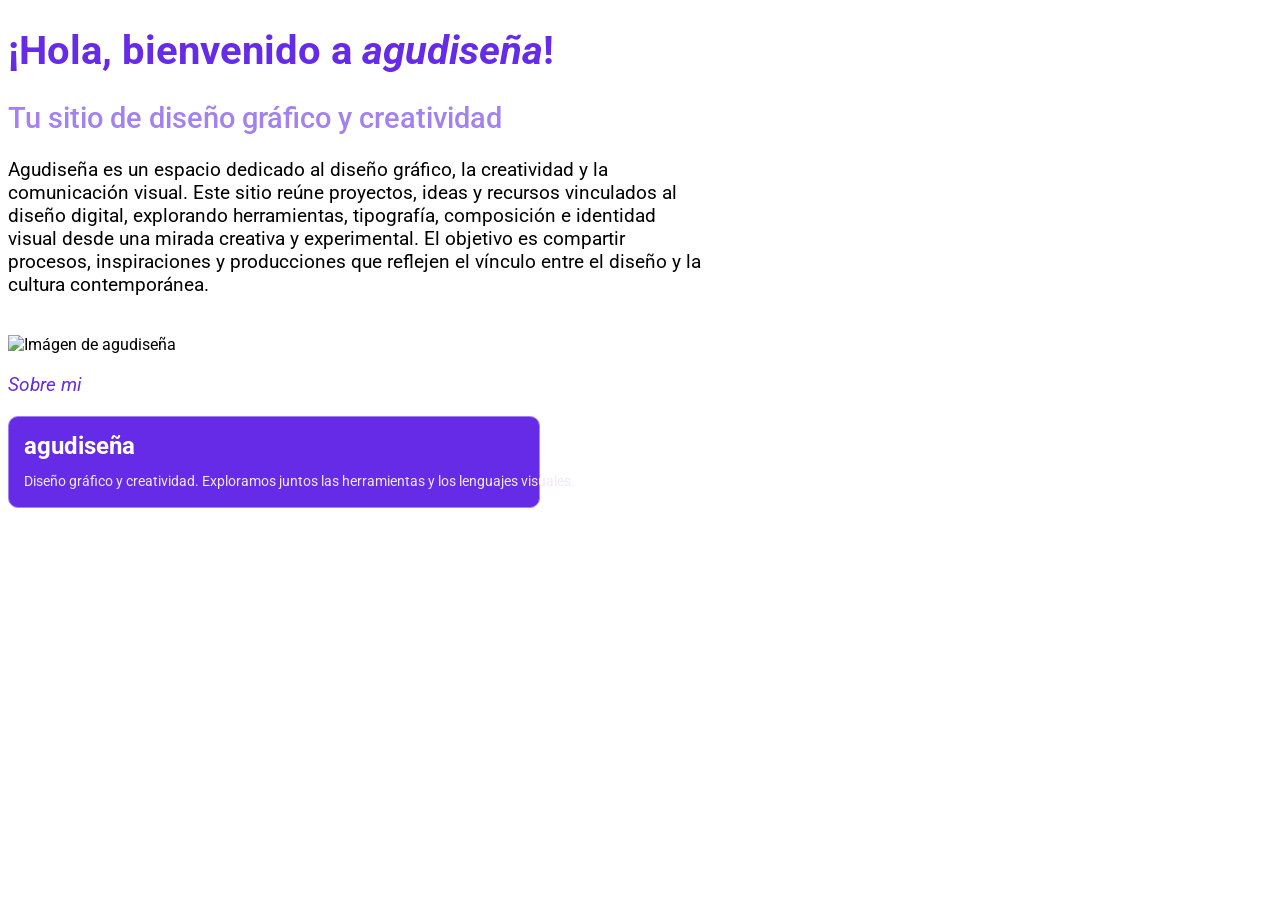
==== index.html @ c1231913 "Agregar estructura HTML inicial para el sitio web de agudiseña" ====
<!DOCTYPE html>
<html lang="es">
<head>
    <link rel="stylesheet" href="styles.css">
    <meta charset="UTF-8">
    <meta name="viewport" content="width=device-width, initial-scale=1.0">
    <title>agudiseña</title>
    <link rel="stylesheet" href="styles.css">
    <link rel="preconnect" href="https://fonts.googleapis.com">
<link rel="preconnect" href="https://fonts.gstatic.com" crossorigin>
<link href="https://fonts.googleapis.com/css2?family=Roboto:ital,wght@0,100..900;1,100..900&display=swap" rel="stylesheet">
</head>
<body>
    <h1>¡Hola, bienvenido a <a href="https://agudisena.wordpress.com/">agudiseña</a>!</h1>
    <h2> Tu sitio de diseño gráfico y creatividad </h2>
    <p> Agudiseña es un espacio dedicado al diseño gráfico, la creatividad y la comunicación visual. 
Este sitio reúne proyectos, ideas y recursos vinculados al diseño digital, explorando herramientas, 
tipografía, composición e identidad visual desde una mirada creativa y experimental. 
El objetivo es compartir procesos, inspiraciones y producciones que reflejen el vínculo entre 
el diseño y la cultura contemporánea. </p>
    <br><img src="https://agudisena.wordpress.com/wp-content/uploads/2025/09/cibercultura.png" alt="Imágen de agudiseña" width="50%" height="auto">
    <br><p><a href="segundapagina.html">Sobre mi</a></p>
    <div class="container">
        <div class="div-principal">
        <h1>agudiseña</h1>
        <p>Diseño gráfico y creatividad. Exploramos juntos 
        las herramientas y los lenguajes visuales.</p>
    </div>
</body>
</html>
---- styles.css ----
.roboto-regular {
  font-family: "Roboto", sans-serif;
  font-optical-sizing: auto;
  font-weight: 400;
  font-style: normal;
  font-variation-settings:
    "wdth" 100;
}

.roboto-bold{
  font-family: "Roboto", sans-serif;
  font-optical-sizing: auto;
  font-weight: 700;
  font-style: normal;
  font-variation-settings:
    "wdth" 100;
}

.roboto-semibold{
  font-family: "Roboto", sans-serif;
  font-optical-sizing: auto;
  font-weight: 500;
  font-style: normal;
  font-variation-settings:
    "wdth" 100;
}

body {
  font-family: "Roboto", sans-serif;
}

h1 {
  font-family: "Roboto", sans-serif;
  font-weight: 700;
  font-size: 2.5rem;
  color: #662be6;
}

h2 {
  font-family: "Roboto", sans-serif;
  font-weight: 500;
  font-size: 1.8rem;
  color: #a381ef;
}

p {
  font-family: "Roboto", sans-serif;
  font-size: 1.2rem;
  width: 700px;
}

img {
  max-width: 50%;
  height: auto;
}

.div-principal {
  width: 500px;                /* ancho fijo */
  margin: 20px 0;           /* centrado con margen arriba y abajo */
  padding: 15px;               /* espacio interno */
  background-color: #662be6;   /* fondo violeta oscuro — tu color de marca */
  border: 1px solid #a381ef;   /* borde violeta claro — tu color de marca */
  border-radius: 10px;          /* esquinas levemente redondeadas */
}

.div-principal h1 {
  font-family: "Roboto", sans-serif;  /* Roboto para el titular */
  font-size: 24px;                    /* tamaño pedido */
  font-weight: 700;
  color: #ffffff;                     /* blanco para que contraste con el fondo violeta */
  margin: 0 0 10px 0;
}

.div-principal p {
  font-family: "Roboto", sans-serif;  /* Roboto para párrafos */
  font-size: 14px;                    /* tamaño pedido */
  font-weight: 400;                   /* normal */
  color: #f0e8ff;                     /* blanco violáceo para contraste suave */
  margin: 0;
  line-height: 1.6;
}

a {
  color: #662be6;           /* violeta oscuro — estado normal */
  text-decoration: none;    /* sin subrayado por defecto */
  font-style: italic;
}

a:visited {
  color: #a381ef;           /* violeta claro — enlace ya visitado */
}

a:hover {
  color: #4a1aad;           /* violeta más oscuro — al pasar el mouse */
  text-decoration: underline; /* subrayado aparece en hover */
  font-style: italic;
}

a:active {
  color: #2d0d6e;           /* violeta muy oscuro — en el momento del click */
}
---- styles.css ----
.roboto-regular {
  font-family: "Roboto", sans-serif;
  font-optical-sizing: auto;
  font-weight: 400;
  font-style: normal;
  font-variation-settings:
    "wdth" 100;
}

.roboto-bold{
  font-family: "Roboto", sans-serif;
  font-optical-sizing: auto;
  font-weight: 700;
  font-style: normal;
  font-variation-settings:
    "wdth" 100;
}

.roboto-semibold{
  font-family: "Roboto", sans-serif;
  font-optical-sizing: auto;
  font-weight: 500;
  font-style: normal;
  font-variation-settings:
    "wdth" 100;
}

body {
  font-family: "Roboto", sans-serif;
}

h1 {
  font-family: "Roboto", sans-serif;
  font-weight: 700;
  font-size: 2.5rem;
  color: #662be6;
}

h2 {
  font-family: "Roboto", sans-serif;
  font-weight: 500;
  font-size: 1.8rem;
  color: #a381ef;
}

p {
  font-family: "Roboto", sans-serif;
  font-size: 1.2rem;
  width: 700px;
}

img {
  max-width: 50%;
  height: auto;
}

.div-principal {
  width: 500px;                /* ancho fijo */
  margin: 20px 0;           /* centrado con margen arriba y abajo */
  padding: 15px;               /* espacio interno */
  background-color: #662be6;   /* fondo violeta oscuro — tu color de marca */
  border: 1px solid #a381ef;   /* borde violeta claro — tu color de marca */
  border-radius: 10px;          /* esquinas levemente redondeadas */
}

.div-principal h1 {
  font-family: "Roboto", sans-serif;  /* Roboto para el titular */
  font-size: 24px;                    /* tamaño pedido */
  font-weight: 700;
  color: #ffffff;                     /* blanco para que contraste con el fondo violeta */
  margin: 0 0 10px 0;
}

.div-principal p {
  font-family: "Roboto", sans-serif;  /* Roboto para párrafos */
  font-size: 14px;                    /* tamaño pedido */
  font-weight: 400;                   /* normal */
  color: #f0e8ff;                     /* blanco violáceo para contraste suave */
  margin: 0;
  line-height: 1.6;
}

a {
  color: #662be6;           /* violeta oscuro — estado normal */
  text-decoration: none;    /* sin subrayado por defecto */
  font-style: italic;
}

a:visited {
  color: #a381ef;           /* violeta claro — enlace ya visitado */
}

a:hover {
  color: #4a1aad;           /* violeta más oscuro — al pasar el mouse */
  text-decoration: underline; /* subrayado aparece en hover */
  font-style: italic;
}

a:active {
  color: #2d0d6e;           /* violeta muy oscuro — en el momento del click */
}
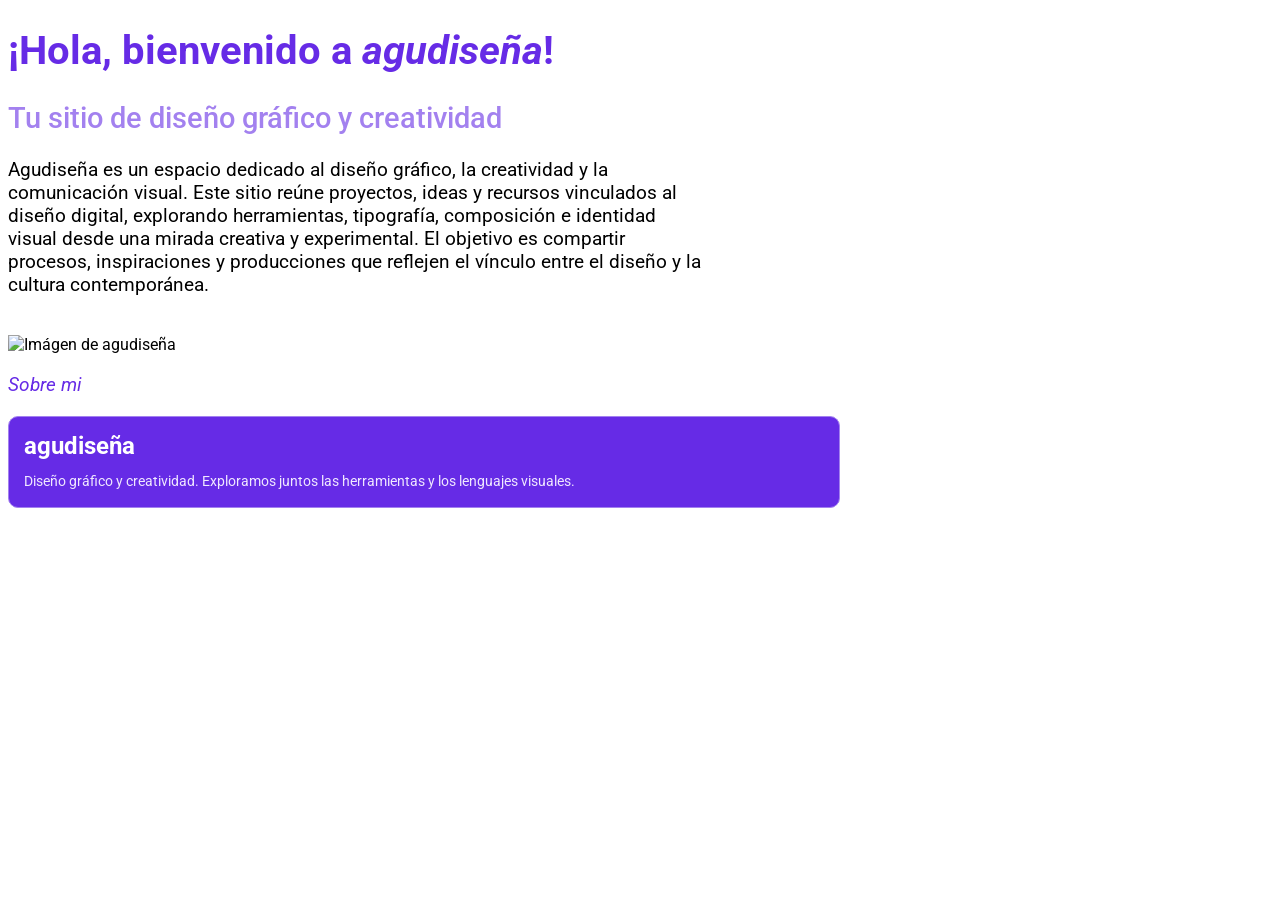
==== commit 8ec4340a: "Agregar estructura HTML inicial para el sitio web de agudiseña" ====
--- a/index.html
+++ b/index.html
@@ -20,11 +20,12 @@
 el diseño y la cultura contemporánea. </p>
     <br><img src="https://agudisena.wordpress.com/wp-content/uploads/2025/09/cibercultura.png" alt="Imágen de agudiseña" width="50%" height="auto">
     <br><p><a href="segundapagina.html">Sobre mi</a></p>
-    <div class="container">
-        <div class="div-principal">
-        <h1>agudiseña</h1>
-        <p>Diseño gráfico y creatividad. Exploramos juntos 
+    
+ <div class="container"> <div class="div-principal">
+         <h1>agudiseña</h1>
+         <p>Diseño gráfico y creatividad. Exploramos juntos 
         las herramientas y los lenguajes visuales.</p>
-    </div>
+</div>
+     
 </body>
 </html>
--- a/styles.css
+++ b/styles.css
@@ -55,7 +55,7 @@
 }
 
 .div-principal {
-  width: 500px;                /* ancho fijo */
+  width: 800px;                /* ancho fijo */
   margin: 20px 0;           /* centrado con margen arriba y abajo */
   padding: 15px;               /* espacio interno */
   background-color: #662be6;   /* fondo violeta oscuro — tu color de marca */
@@ -78,6 +78,7 @@
   color: #f0e8ff;                     /* blanco violáceo para contraste suave */
   margin: 0;
   line-height: 1.6;
+  max-width: 400 px;
 }
 
 a {
--- a/styles.css
+++ b/styles.css
@@ -55,7 +55,7 @@
 }
 
 .div-principal {
-  width: 500px;                /* ancho fijo */
+  width: 800px;                /* ancho fijo */
   margin: 20px 0;           /* centrado con margen arriba y abajo */
   padding: 15px;               /* espacio interno */
   background-color: #662be6;   /* fondo violeta oscuro — tu color de marca */
@@ -78,6 +78,7 @@
   color: #f0e8ff;                     /* blanco violáceo para contraste suave */
   margin: 0;
   line-height: 1.6;
+  max-width: 400 px;
 }
 
 a {
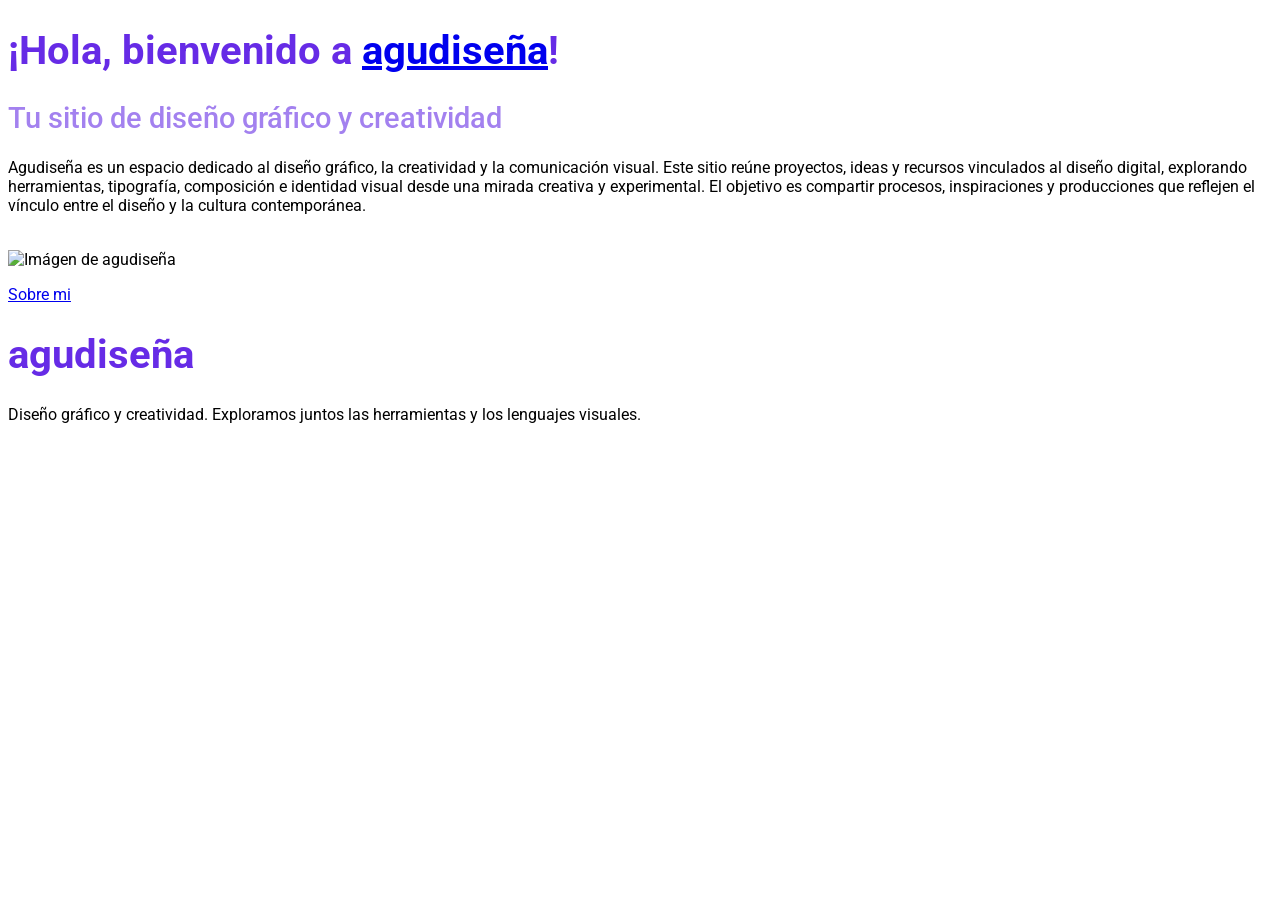
==== commit bfa39930: "Agregar estructura HTML inicial para el sitio web de agudiseña" ====
--- a/index.html
+++ b/index.html
@@ -21,7 +21,8 @@
     <br><img src="https://agudisena.wordpress.com/wp-content/uploads/2025/09/cibercultura.png" alt="Imágen de agudiseña" width="50%" height="auto">
     <br><p><a href="segundapagina.html">Sobre mi</a></p>
     
- <div class="container"> <div class="div-principal">
+ <div class="container"> 
+     <div class="div-principal">
          <h1>agudiseña</h1>
          <p>Diseño gráfico y creatividad. Exploramos juntos 
         las herramientas y los lenguajes visuales.</p>
--- a/styles.css
+++ b/styles.css
@@ -43,11 +43,14 @@
   color: #a381ef;
 }
 
-p {
-  font-family: "Roboto", sans-serif;
-  font-size: 1.2rem;
-  width: 700px;
-}
+@media (max-width: 768px) {
+  p {
+    font-size: 1rem;
+    max-width: 100%;
+  }
+  .div-principal {
+    width: 100%;
+  }
 
 img {
   max-width: 50%;
--- a/styles.css
+++ b/styles.css
@@ -43,11 +43,14 @@
   color: #a381ef;
 }
 
-p {
-  font-family: "Roboto", sans-serif;
-  font-size: 1.2rem;
-  width: 700px;
-}
+@media (max-width: 768px) {
+  p {
+    font-size: 1rem;
+    max-width: 100%;
+  }
+  .div-principal {
+    width: 100%;
+  }
 
 img {
   max-width: 50%;
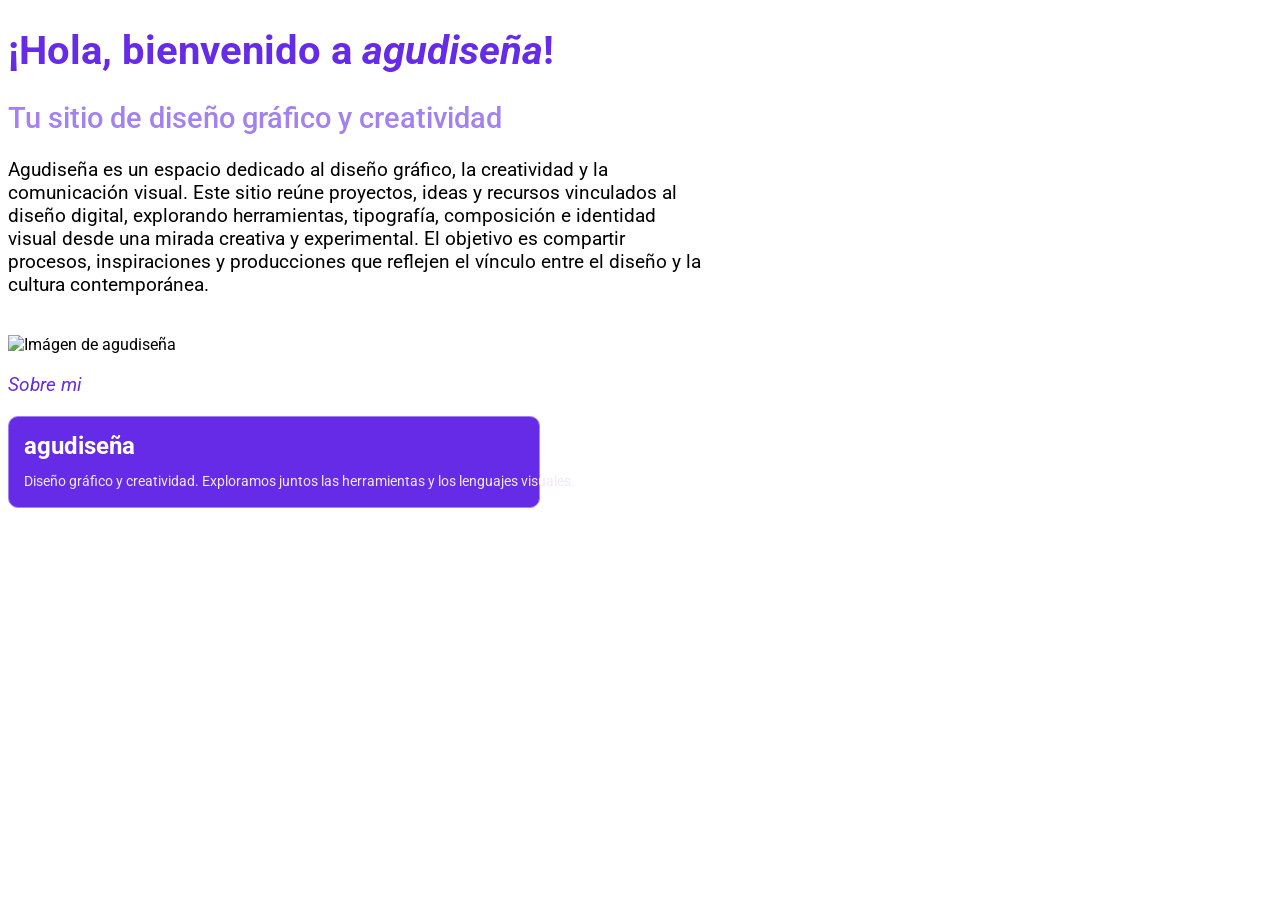
==== commit caa7a1e6: "Add stylesheet link to index.html" ====
--- a/index.html
+++ b/index.html
@@ -20,13 +20,11 @@
 el diseño y la cultura contemporánea. </p>
     <br><img src="https://agudisena.wordpress.com/wp-content/uploads/2025/09/cibercultura.png" alt="Imágen de agudiseña" width="50%" height="auto">
     <br><p><a href="segundapagina.html">Sobre mi</a></p>
-    
- <div class="container"> 
-     <div class="div-principal">
-         <h1>agudiseña</h1>
-         <p>Diseño gráfico y creatividad. Exploramos juntos 
+    <div class="container">
+        <div class="div-principal">
+        <h1>agudiseña</h1>
+        <p>Diseño gráfico y creatividad. Exploramos juntos 
         las herramientas y los lenguajes visuales.</p>
-</div>
-     
+    </div>
 </body>
 </html>
--- a/styles.css
+++ b/styles.css
@@ -1,3 +1,4 @@
+
 .roboto-regular {
   font-family: "Roboto", sans-serif;
   font-optical-sizing: auto;
@@ -43,14 +44,11 @@
   color: #a381ef;
 }
 
-@media (max-width: 768px) {
-  p {
-    font-size: 1rem;
-    max-width: 100%;
-  }
-  .div-principal {
-    width: 100%;
-  }
+p {
+  font-family: "Roboto", sans-serif;
+  font-size: 1.2rem;
+  width: 700px;
+}
 
 img {
   max-width: 50%;
@@ -58,7 +56,7 @@
 }
 
 .div-principal {
-  width: 800px;                /* ancho fijo */
+  width: 500px;                /* ancho fijo */
   margin: 20px 0;           /* centrado con margen arriba y abajo */
   padding: 15px;               /* espacio interno */
   background-color: #662be6;   /* fondo violeta oscuro — tu color de marca */
@@ -81,7 +79,6 @@
   color: #f0e8ff;                     /* blanco violáceo para contraste suave */
   margin: 0;
   line-height: 1.6;
-  max-width: 400 px;
 }
 
 a {
--- a/styles.css
+++ b/styles.css
@@ -1,3 +1,4 @@
+
 .roboto-regular {
   font-family: "Roboto", sans-serif;
   font-optical-sizing: auto;
@@ -43,14 +44,11 @@
   color: #a381ef;
 }
 
-@media (max-width: 768px) {
-  p {
-    font-size: 1rem;
-    max-width: 100%;
-  }
-  .div-principal {
-    width: 100%;
-  }
+p {
+  font-family: "Roboto", sans-serif;
+  font-size: 1.2rem;
+  width: 700px;
+}
 
 img {
   max-width: 50%;
@@ -58,7 +56,7 @@
 }
 
 .div-principal {
-  width: 800px;                /* ancho fijo */
+  width: 500px;                /* ancho fijo */
   margin: 20px 0;           /* centrado con margen arriba y abajo */
   padding: 15px;               /* espacio interno */
   background-color: #662be6;   /* fondo violeta oscuro — tu color de marca */
@@ -81,7 +79,6 @@
   color: #f0e8ff;                     /* blanco violáceo para contraste suave */
   margin: 0;
   line-height: 1.6;
-  max-width: 400 px;
 }
 
 a {
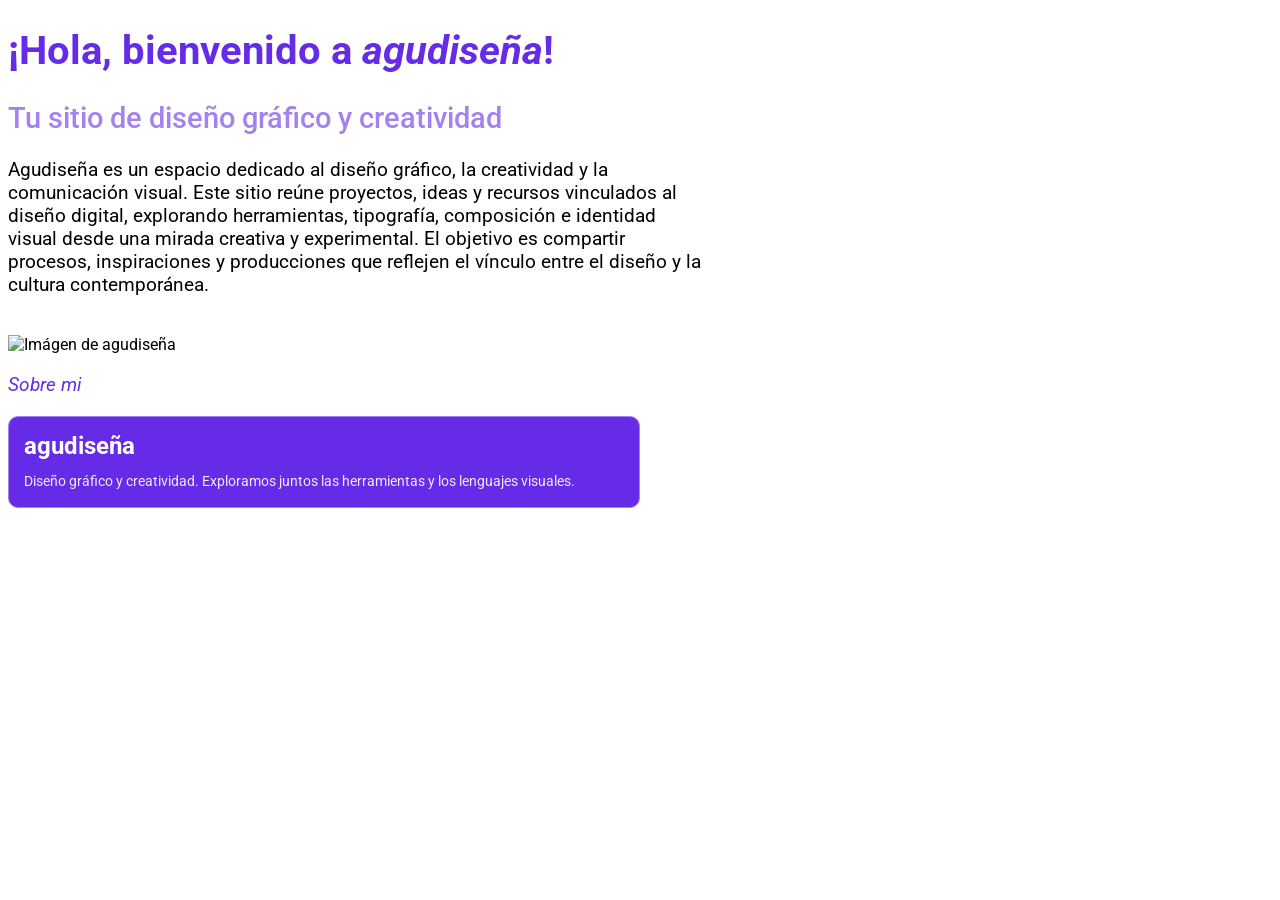
==== commit 008381c2: "Adjust container width in index.html" ====
--- a/index.html
+++ b/index.html
@@ -20,11 +20,13 @@
 el diseño y la cultura contemporánea. </p>
     <br><img src="https://agudisena.wordpress.com/wp-content/uploads/2025/09/cibercultura.png" alt="Imágen de agudiseña" width="50%" height="auto">
     <br><p><a href="segundapagina.html">Sobre mi</a></p>
-    <div class="container">
+    
+    <div class="container" style="width: 600px">
         <div class="div-principal">
         <h1>agudiseña</h1>
         <p>Diseño gráfico y creatividad. Exploramos juntos 
         las herramientas y los lenguajes visuales.</p>
     </div>
+        
 </body>
 </html>
--- a/styles.css
+++ b/styles.css
@@ -56,7 +56,7 @@
 }
 
 .div-principal {
-  width: 500px;                /* ancho fijo */
+  width: 600px;                /* ancho fijo */
   margin: 20px 0;           /* centrado con margen arriba y abajo */
   padding: 15px;               /* espacio interno */
   background-color: #662be6;   /* fondo violeta oscuro — tu color de marca */
--- a/styles.css
+++ b/styles.css
@@ -56,7 +56,7 @@
 }
 
 .div-principal {
-  width: 500px;                /* ancho fijo */
+  width: 600px;                /* ancho fijo */
   margin: 20px 0;           /* centrado con margen arriba y abajo */
   padding: 15px;               /* espacio interno */
   background-color: #662be6;   /* fondo violeta oscuro — tu color de marca */
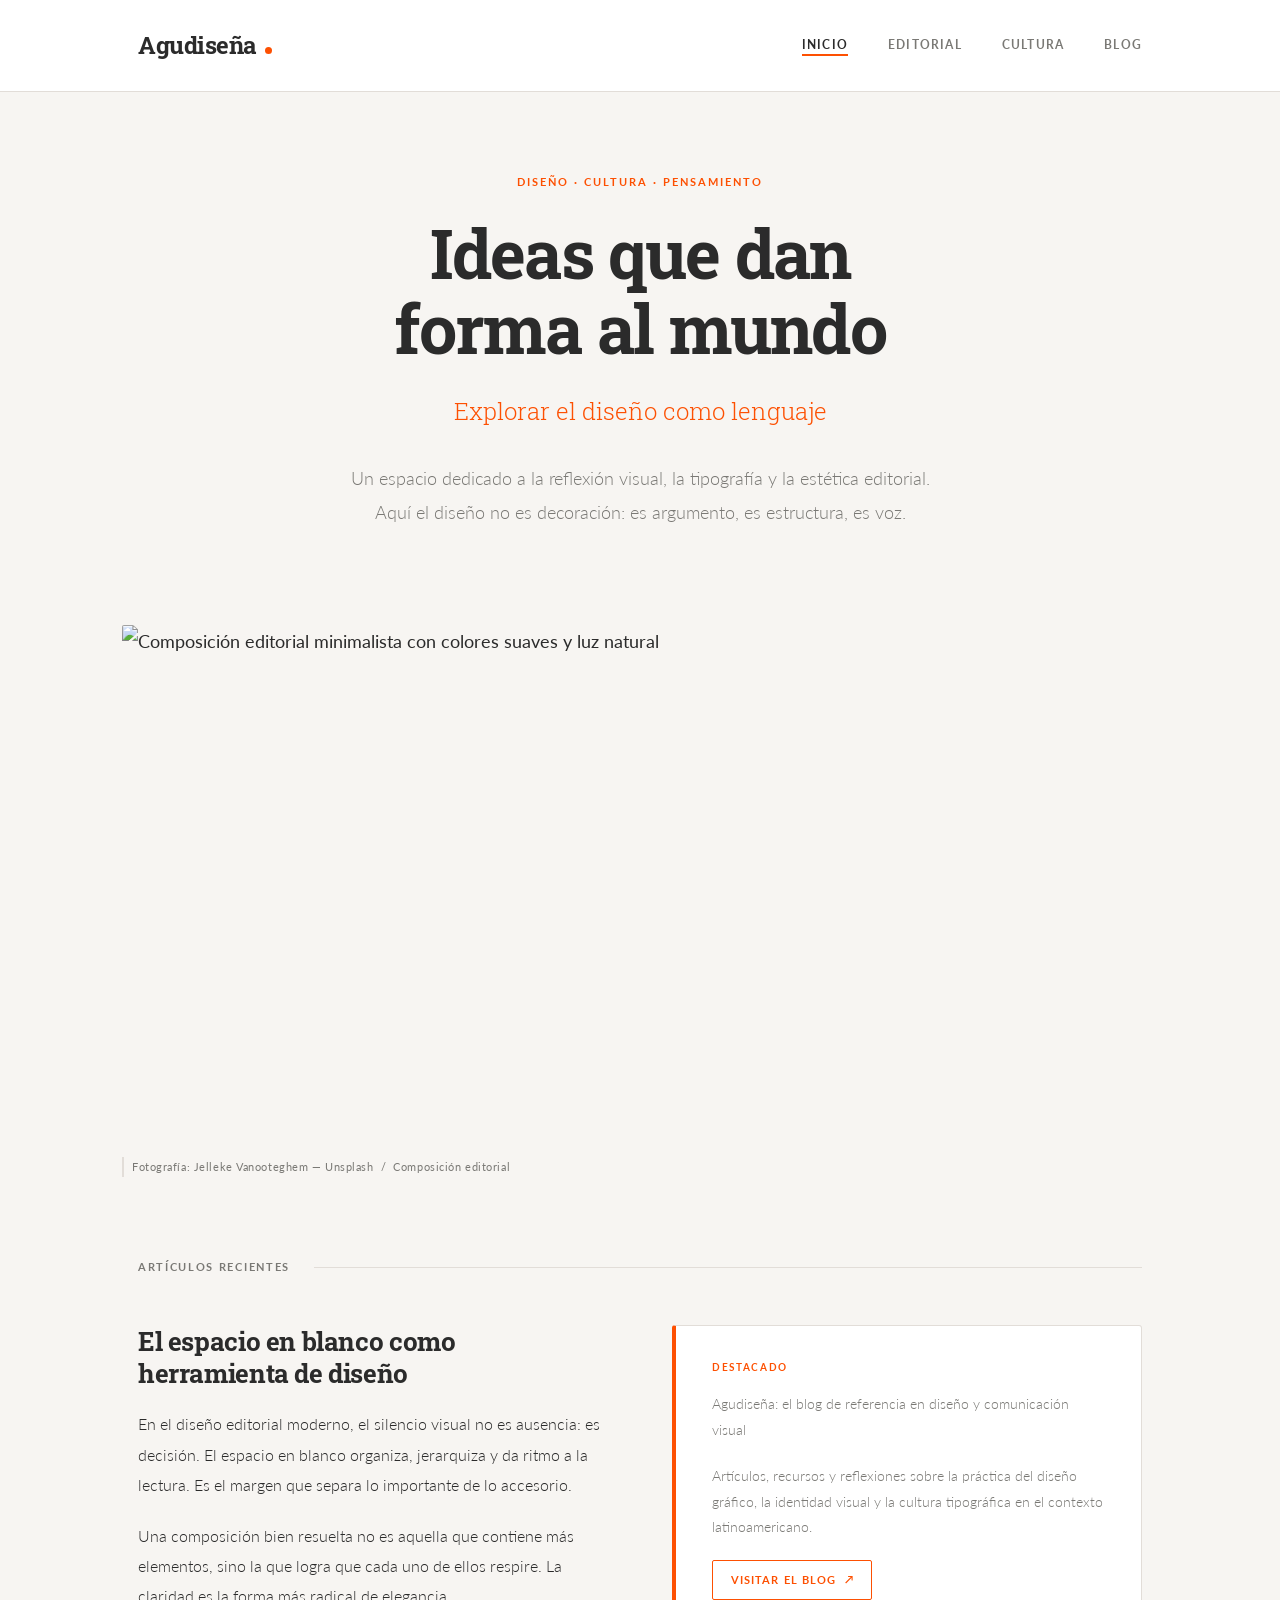
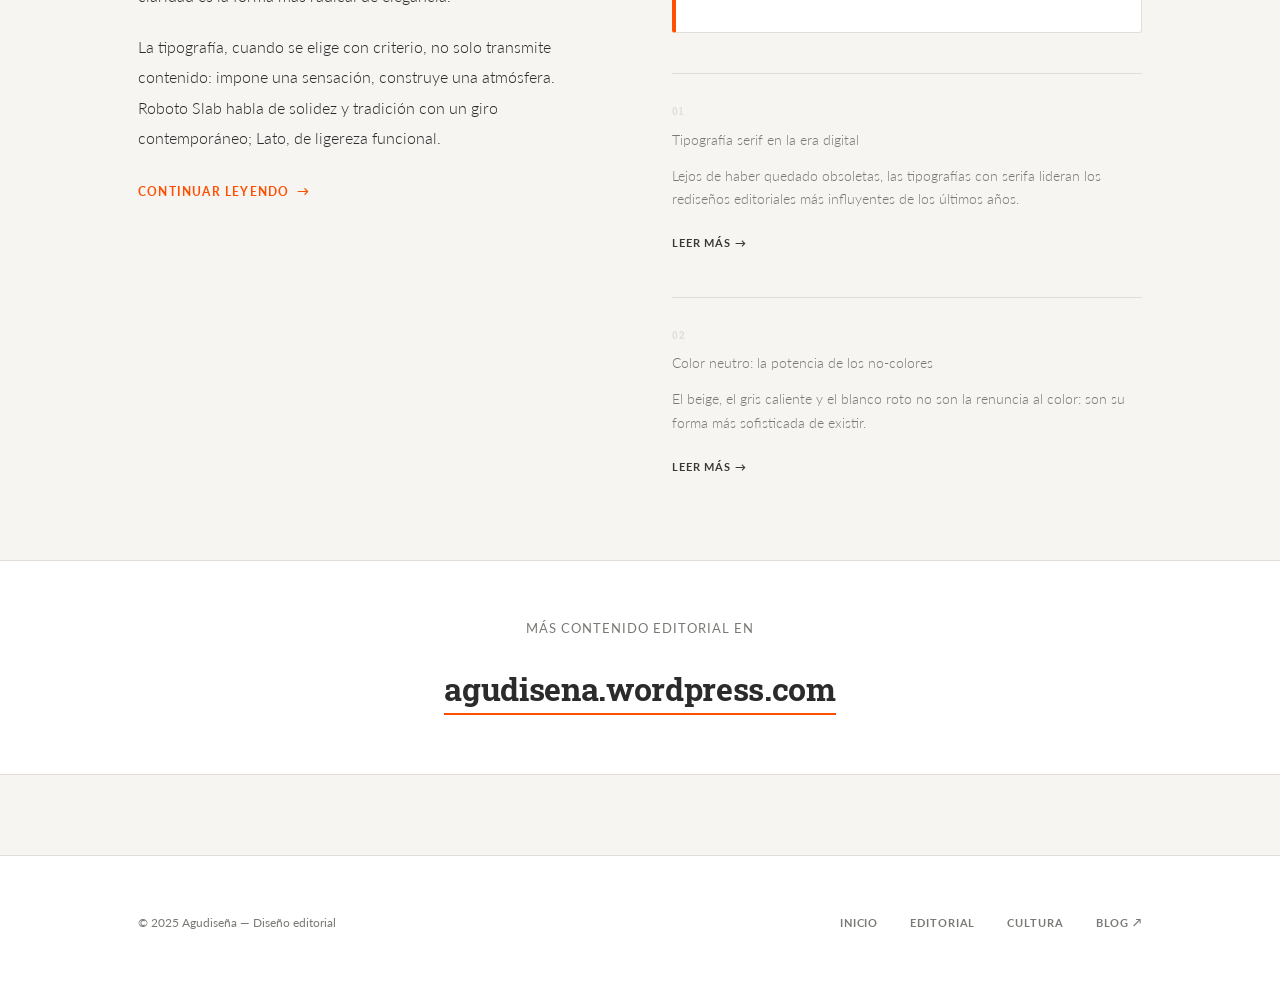
==== commit ba38b503: "Update index.html" ====
--- a/index.html
+++ b/index.html
@@ -1,32 +1,686 @@
 <!DOCTYPE html>
 <html lang="es">
 <head>
-    <link rel="stylesheet" href="styles.css">
-    <meta charset="UTF-8">
-    <meta name="viewport" content="width=device-width, initial-scale=1.0">
-    <title>agudiseña</title>
-    <link rel="stylesheet" href="styles.css">
-    <link rel="preconnect" href="https://fonts.googleapis.com">
-<link rel="preconnect" href="https://fonts.gstatic.com" crossorigin>
-<link href="https://fonts.googleapis.com/css2?family=Roboto:ital,wght@0,100..900;1,100..900&display=swap" rel="stylesheet">
+  <meta charset="UTF-8">
+  <meta name="viewport" content="width=device-width, initial-scale=1.0">
+  <meta name="description" content="Blog editorial minimalista — diseño, cultura y pensamiento visual.">
+  <title>Agudiseña — Blog Editorial</title>
+
+  <!-- Google Fonts: Roboto Slab -->
+  <link rel="preconnect" href="https://fonts.googleapis.com">
+  <link rel="preconnect" href="https://fonts.gstatic.com" crossorigin>
+  <link href="https://fonts.googleapis.com/css2?family=Roboto+Slab:wght@100..900&display=swap" rel="stylesheet">
+
+  <!-- Google Fonts: Lato -->
+  <link rel="preconnect" href="https://fonts.googleapis.com">
+  <link rel="preconnect" href="https://fonts.gstatic.com" crossorigin>
+  <link href="https://fonts.googleapis.com/css2?family=Lato:ital,wght@0,100;0,300;0,400;0,700;0,900;1,100;1,300;1,400;1,700;1,900&display=swap" rel="stylesheet">
+
+  <!-- Hoja de estilos externa -->
+  <link rel="stylesheet" href="styles.css">
+
+  <!-- Estilos de layout específicos de index.html -->
+  <style>
+    /* ── Marca / logotipo ──────────────────────────────── */
+    .site-brand {
+      display: flex;
+      align-items: baseline;
+      gap: 0.5rem;
+      text-decoration: none;
+    }
+    .site-brand__name {
+      font-family: 'Roboto Slab', serif;
+      font-size: 1.5rem;
+      font-weight: 700;
+      color: var(--color-text, #2b2b2b);
+      letter-spacing: -0.02em;
+    }
+    .site-brand__dot {
+      display: inline-block;
+      width: 7px;
+      height: 7px;
+      border-radius: 50%;
+      background-color: #fd5002;
+      margin-bottom: 3px;
+      flex-shrink: 0;
+    }
+
+    /* ── Header layout ─────────────────────────────────── */
+    .site-header {
+      padding-block: 1.5rem;
+      border-bottom: 1px solid var(--color-border, #e2ddd8);
+      background-color: var(--color-surface, #ffffff);
+    }
+    .site-header .container {
+      display: flex;
+      align-items: center;
+      justify-content: space-between;
+      flex-wrap: wrap;
+      gap: 1rem;
+    }
+
+    /* ── Nav inline ────────────────────────────────────── */
+    .site-nav {
+      display: flex;
+      align-items: center;
+      gap: 2.5rem;
+      list-style: none;
+      padding: 0;
+      margin: 0;
+    }
+    .site-nav a {
+      font-family: 'Lato', sans-serif;
+      font-size: 0.75rem;
+      font-weight: 700;
+      letter-spacing: 0.1em;
+      text-transform: uppercase;
+      text-decoration: none;
+      color: var(--color-muted, #7a7975);
+      transition: color 220ms ease, font-style 220ms ease;
+    }
+    .site-nav a:hover {
+      color: #fd5002;
+      font-style: italic;
+    }
+    .site-nav a.active {
+      color: var(--color-text, #2b2b2b);
+      border-bottom: 2px solid #fd5002;
+      padding-bottom: 2px;
+    }
+
+    /* ── Hero section ──────────────────────────────────── */
+    .hero {
+      padding-block: 5rem 3rem;
+      text-align: center;
+      max-width: 820px;
+      margin-inline: auto;
+      padding-inline: 1rem;
+    }
+    .hero__label {
+      font-family: 'Lato', sans-serif;
+      font-size: 0.7rem;
+      font-weight: 700;
+      letter-spacing: 0.18em;
+      text-transform: uppercase;
+      color: #fd5002;
+      display: block;
+      margin-bottom: 1.5rem;
+    }
+    .hero h1 {
+      font-family: 'Roboto Slab', serif;
+      font-size: clamp(2.5rem, 6vw, 4.25rem);
+      font-weight: 700;
+      line-height: 1.1;
+      letter-spacing: -0.025em;
+      color: var(--color-text, #2b2b2b);
+      margin-bottom: 1.75rem;
+      max-width: none;
+    }
+    .hero h2 {
+      font-family: 'Roboto Slab', serif;
+      font-size: clamp(1.1rem, 2.5vw, 1.5rem);
+      font-weight: 300;
+      color: #fd5002;
+      margin-top: 0;
+      margin-bottom: 2rem;
+      letter-spacing: 0;
+    }
+    .hero__intro {
+      font-family: 'Lato', sans-serif;
+      font-size: 1.125rem;
+      font-weight: 300;
+      line-height: 1.9;
+      color: var(--color-muted, #7a7975);
+      max-width: 60ch;
+      margin-inline: auto;
+      margin-bottom: 0;
+    }
+
+    /* ── Imagen principal ──────────────────────────────── */
+    .hero-image {
+      width: 100%;
+      max-width: var(--max-w-wide, 1100px);
+      margin-inline: auto;
+      padding-inline: 2rem;
+      margin-bottom: 5rem;
+    }
+    .hero-image img {
+      width: 100%;
+      height: 520px;
+      object-fit: cover;
+      display: block;
+      border-radius: 2px;
+    }
+    .hero-image figcaption {
+      font-family: 'Lato', sans-serif;
+      font-size: 0.7rem;
+      letter-spacing: 0.05em;
+      color: var(--color-muted, #7a7975);
+      margin-top: 0.75rem;
+      padding-left: 0.5rem;
+      border-left: 2px solid var(--color-border, #e2ddd8);
+      text-align: left;
+    }
+
+    /* ── Separador con etiqueta ────────────────────────── */
+    .section-label {
+      display: flex;
+      align-items: center;
+      gap: 1.5rem;
+      margin-bottom: 3rem;
+    }
+    .section-label__text {
+      font-family: 'Lato', sans-serif;
+      font-size: 0.7rem;
+      font-weight: 700;
+      letter-spacing: 0.15em;
+      text-transform: uppercase;
+      color: var(--color-muted, #7a7975);
+      white-space: nowrap;
+    }
+    .section-label__line {
+      flex: 1;
+      height: 1px;
+      background-color: var(--color-border, #e2ddd8);
+    }
+
+    /* ── Layout de dos columnas ────────────────────────── */
+    .content-grid {
+      display: grid;
+      grid-template-columns: 1fr 1fr;
+      gap: 4rem;
+      align-items: start;
+    }
+
+    /* ── Artículo principal (col izquierda) ────────────── */
+    .article-main h3 {
+      font-family: 'Roboto Slab', serif;
+      font-size: 1.6rem;
+      font-weight: 700;
+      line-height: 1.25;
+      letter-spacing: -0.015em;
+      color: var(--color-text, #2b2b2b);
+      margin-top: 0;
+      margin-bottom: 1.25rem;
+    }
+    .article-main p {
+      font-family: 'Lato', sans-serif;
+      font-size: 1rem;
+      font-weight: 300;
+      line-height: 1.9;
+      color: var(--color-text, #2b2b2b);
+      max-width: 52ch;
+      margin-bottom: 1.25rem;
+    }
+    .article-main .read-more {
+      display: inline-flex;
+      align-items: center;
+      gap: 0.5rem;
+      font-family: 'Lato', sans-serif;
+      font-size: 0.75rem;
+      font-weight: 700;
+      letter-spacing: 0.1em;
+      text-transform: uppercase;
+      text-decoration: none;
+      color: #fd5002;
+      margin-top: 0.5rem;
+      transition: gap 220ms ease, font-style 220ms ease;
+    }
+    .article-main .read-more:hover {
+      gap: 0.85rem;
+      font-style: italic;
+    }
+    .read-more__arrow {
+      display: inline-block;
+      transition: transform 220ms ease;
+    }
+    .article-main .read-more:hover .read-more__arrow {
+      transform: translateX(4px);
+    }
+
+    /* ── Sidebar (col derecha) ─────────────────────────── */
+    .sidebar {
+      display: flex;
+      flex-direction: column;
+      gap: 2.5rem;
+    }
+
+    /* ── DIV DESTACADO ─────────────────────────────────── */
+    .destacado-box {
+      background-color: var(--color-surface, #ffffff);
+      border: 1px solid var(--color-border, #e2ddd8);
+      border-left: 4px solid #fd5002;
+      border-radius: 3px;
+      padding: 2rem 2.25rem;
+    }
+    .destacado-box__tag {
+      font-family: 'Lato', sans-serif;
+      font-size: 0.65rem;
+      font-weight: 700;
+      letter-spacing: 0.16em;
+      text-transform: uppercase;
+      color: #fd5002;
+      display: block;
+      margin-bottom: 0.85rem;
+    }
+    .destacado-box__title {
+      font-family: 'Roboto Slab', serif;
+      font-size: 1.1rem;
+      font-weight: 700;
+      line-height: 1.3;
+      color: var(--color-text, #2b2b2b);
+      margin-bottom: 0.85rem;
+    }
+    .destacado-box p {
+      font-family: 'Lato', sans-serif;
+      font-size: 0.9rem;
+      font-weight: 300;
+      line-height: 1.8;
+      color: var(--color-muted, #7a7975);
+      margin-bottom: 1.25rem;
+      max-width: none;
+    }
+    .btn-outline {
+      display: inline-block;
+      font-family: 'Lato', sans-serif;
+      font-size: 0.7rem;
+      font-weight: 700;
+      letter-spacing: 0.1em;
+      text-transform: uppercase;
+      text-decoration: none;
+      color: #fd5002;
+      border: 1.5px solid #fd5002;
+      padding: 0.55rem 1.1rem;
+      border-radius: 2px;
+      transition: background-color 220ms ease, color 220ms ease, font-style 220ms ease;
+    }
+    .btn-outline:hover {
+      background-color: #fd5002;
+      color: #ffffff;
+      font-style: italic;
+    }
+
+    /* ── Mini artículos en sidebar ─────────────────────── */
+    .mini-article {
+      border-top: 1px solid var(--color-border, #e2ddd8);
+      padding-top: 1.75rem;
+    }
+    .mini-article__num {
+      font-family: 'Roboto Slab', serif;
+      font-size: 0.65rem;
+      font-weight: 700;
+      letter-spacing: 0.12em;
+      color: var(--color-border, #e2ddd8);
+      display: block;
+      margin-bottom: 0.5rem;
+    }
+    .mini-article__title {
+      font-family: 'Roboto Slab', serif;
+      font-size: 1rem;
+      font-weight: 700;
+      line-height: 1.3;
+      color: var(--color-text, #2b2b2b);
+      margin-bottom: 0.5rem;
+    }
+    .mini-article p {
+      font-family: 'Lato', sans-serif;
+      font-size: 0.85rem;
+      font-weight: 300;
+      line-height: 1.75;
+      color: var(--color-muted, #7a7975);
+      max-width: none;
+      margin-bottom: 0.75rem;
+    }
+    .mini-article a.link-subtle {
+      font-family: 'Lato', sans-serif;
+      font-size: 0.7rem;
+      font-weight: 700;
+      letter-spacing: 0.08em;
+      text-transform: uppercase;
+      text-decoration: none;
+      color: var(--color-link, #3a3b38);
+      transition: color 220ms ease, font-style 220ms ease;
+    }
+    .mini-article a.link-subtle:hover {
+      color: #fd5002;
+      font-style: italic;
+    }
+
+    /* ── Sección enlace externo ────────────────────────── */
+    .ext-link-section {
+      background-color: var(--color-surface, #ffffff);
+      border-top: 1px solid var(--color-border, #e2ddd8);
+      border-bottom: 1px solid var(--color-border, #e2ddd8);
+      padding-block: 3.5rem;
+      margin-block: 5rem;
+      text-align: center;
+    }
+    .ext-link-section p {
+      font-family: 'Lato', sans-serif;
+      font-size: 0.8rem;
+      font-weight: 400;
+      letter-spacing: 0.08em;
+      text-transform: uppercase;
+      color: var(--color-muted, #7a7975);
+      margin-bottom: 1.25rem;
+      max-width: none;
+      margin-inline: auto;
+    }
+    .ext-link-section a.ext-link {
+      font-family: 'Roboto Slab', serif;
+      font-size: clamp(1.25rem, 3vw, 2rem);
+      font-weight: 700;
+      color: var(--color-text, #2b2b2b);
+      text-decoration: none;
+      letter-spacing: -0.01em;
+      border-bottom: 2px solid #fd5002;
+      padding-bottom: 3px;
+      transition: color 220ms ease, font-style 220ms ease;
+    }
+    .ext-link-section a.ext-link:hover {
+      color: #fd5002;
+      font-style: italic;
+    }
+
+    /* ── Footer ────────────────────────────────────────── */
+    .site-footer {
+      padding-block: 3rem;
+      border-top: 1px solid var(--color-border, #e2ddd8);
+      background-color: var(--color-surface, #ffffff);
+    }
+    .site-footer .container {
+      display: flex;
+      align-items: center;
+      justify-content: space-between;
+      flex-wrap: wrap;
+      gap: 1rem;
+    }
+    .site-footer p {
+      font-family: 'Lato', sans-serif;
+      font-size: 0.75rem;
+      font-weight: 400;
+      color: var(--color-muted, #7a7975);
+      max-width: none;
+      margin-bottom: 0;
+    }
+    .footer-nav {
+      display: flex;
+      gap: 2rem;
+      list-style: none;
+      padding: 0;
+      margin: 0;
+    }
+    .footer-nav a {
+      font-family: 'Lato', sans-serif;
+      font-size: 0.7rem;
+      font-weight: 700;
+      letter-spacing: 0.08em;
+      text-transform: uppercase;
+      text-decoration: none;
+      color: var(--color-muted, #7a7975);
+      transition: color 220ms ease, font-style 220ms ease;
+    }
+    .footer-nav a:hover {
+      color: #fd5002;
+      font-style: italic;
+    }
+
+    /* ── Responsive ────────────────────────────────────── */
+    @media (max-width: 900px) {
+      .content-grid {
+        grid-template-columns: 1fr;
+        gap: 3rem;
+      }
+      .hero-image img {
+        height: 340px;
+      }
+    }
+    @media (max-width: 600px) {
+      .site-header .container {
+        flex-direction: column;
+        align-items: flex-start;
+      }
+      .site-nav {
+        gap: 1.5rem;
+      }
+      .hero {
+        padding-block: 3rem 2rem;
+      }
+      .hero-image {
+        padding-inline: 1rem;
+        margin-bottom: 3rem;
+      }
+      .hero-image img {
+        height: 220px;
+      }
+      .ext-link-section {
+        margin-block: 3rem;
+        padding-block: 2.5rem;
+      }
+      .site-footer .container {
+        flex-direction: column;
+        align-items: flex-start;
+      }
+    }
+  </style>
 </head>
+
 <body>
-    <h1>¡Hola, bienvenido a <a href="https://agudisena.wordpress.com/">agudiseña</a>!</h1>
-    <h2> Tu sitio de diseño gráfico y creatividad </h2>
-    <p> Agudiseña es un espacio dedicado al diseño gráfico, la creatividad y la comunicación visual. 
-Este sitio reúne proyectos, ideas y recursos vinculados al diseño digital, explorando herramientas, 
-tipografía, composición e identidad visual desde una mirada creativa y experimental. 
-El objetivo es compartir procesos, inspiraciones y producciones que reflejen el vínculo entre 
-el diseño y la cultura contemporánea. </p>
-    <br><img src="https://agudisena.wordpress.com/wp-content/uploads/2025/09/cibercultura.png" alt="Imágen de agudiseña" width="50%" height="auto">
-    <br><p><a href="segundapagina.html">Sobre mi</a></p>
-    
-    <div class="container" style="width: 600px">
-        <div class="div-principal">
-        <h1>agudiseña</h1>
-        <p>Diseño gráfico y creatividad. Exploramos juntos 
-        las herramientas y los lenguajes visuales.</p>
+
+  <!-- ═══════════════════════════════════════════════════
+       HEADER
+  ════════════════════════════════════════════════════ -->
+  <header class="site-header">
+    <div class="container">
+
+      <!-- Marca -->
+      <a href="index.html" class="site-brand" aria-label="Agudiseña — inicio">
+        <span class="site-brand__name">Agudiseña</span>
+        <span class="site-brand__dot" aria-hidden="true"></span>
+      </a>
+
+      <!-- Navegación principal -->
+      <nav aria-label="Navegación principal">
+        <ul class="site-nav">
+          <li><a href="index.html" class="active" aria-current="page">Inicio</a></li>
+          <li><a href="segundapagina.html">Editorial</a></li>
+          <li><a href="tercera.html">Cultura</a></li>
+          <li><a href="https://agudisena.wordpress.com/" target="_blank" rel="noopener noreferrer">Blog</a></li>
+        </ul>
+      </nav>
+
     </div>
-        
+  </header>
+
+
+  <!-- ═══════════════════════════════════════════════════
+       HERO
+  ════════════════════════════════════════════════════ -->
+  <section class="hero" aria-labelledby="hero-title">
+    <span class="hero__label">Diseño · Cultura · Pensamiento</span>
+
+    <h1 id="hero-title">
+      Ideas que dan<br>forma al mundo
+    </h1>
+
+    <h2>Explorar el diseño como lenguaje</h2>
+
+    <p class="hero__intro">
+      Un espacio dedicado a la reflexión visual, la tipografía y la estética editorial.
+      Aquí el diseño no es decoración: es argumento, es estructura, es voz.
+    </p>
+  </section>
+
+
+  <!-- ═══════════════════════════════════════════════════
+       IMAGEN PRINCIPAL
+  ════════════════════════════════════════════════════ -->
+  <figure class="hero-image">
+    <img
+      src="https://www.vrbo.com/es-es/guias-de-viaje/wp-content/uploads/5aNsDZXO7mtwBYg1wm1BZR/829e6991afa4caf7f1152b661bb20758/jelleke-vanooteghem-GKnN76esQJg-unsplash.jpg"
+      alt="Composición editorial minimalista con colores suaves y luz natural"
+      loading="lazy"
+      width="1100"
+      height="520"
+    >
+    <figcaption>Fotografía: Jelleke Vanooteghem — Unsplash &nbsp;/&nbsp; Composición editorial</figcaption>
+  </figure>
+
+
+  <!-- ═══════════════════════════════════════════════════
+       CONTENIDO PRINCIPAL — DOS COLUMNAS
+  ════════════════════════════════════════════════════ -->
+  <main id="main-content">
+    <div class="container">
+
+      <!-- Etiqueta de sección -->
+      <div class="section-label" aria-hidden="true">
+        <span class="section-label__text">Artículos recientes</span>
+        <span class="section-label__line"></span>
+      </div>
+
+      <!-- Grid dos columnas -->
+      <div class="content-grid">
+
+        <!-- ── Columna izquierda: artículo principal ── -->
+        <article class="article-main" aria-labelledby="art-main-title">
+          <h3 id="art-main-title">
+            El espacio en blanco como herramienta de diseño
+          </h3>
+
+          <p>
+            En el diseño editorial moderno, el silencio visual no es ausencia: es decisión.
+            El espacio en blanco organiza, jerarquiza y da ritmo a la lectura. Es el margen
+            que separa lo importante de lo accesorio.
+          </p>
+
+          <p>
+            Una composición bien resuelta no es aquella que contiene más elementos, sino
+            la que logra que cada uno de ellos respire. La claridad es la forma más radical
+            de elegancia.
+          </p>
+
+          <p>
+            La tipografía, cuando se elige con criterio, no solo transmite contenido: impone
+            una sensación, construye una atmósfera. Roboto Slab habla de solidez y tradición
+            con un giro contemporáneo; Lato, de ligereza funcional.
+          </p>
+
+          <a href="segundapagina.html" class="read-more" aria-label="Leer el artículo completo en la segunda página">
+            Continuar leyendo
+            <span class="read-more__arrow" aria-hidden="true">→</span>
+          </a>
+        </article>
+
+        <!-- ── Columna derecha: sidebar ── -->
+        <aside class="sidebar" aria-label="Contenido complementario">
+
+          <!-- DIV DESTACADO -->
+          <div class="destacado-box" role="complementary" aria-labelledby="dest-title">
+            <span class="destacado-box__tag">Destacado</span>
+            <p class="destacado-box__title" id="dest-title">
+              Agudiseña: el blog de referencia en diseño y comunicación visual
+            </p>
+            <p>
+              Artículos, recursos y reflexiones sobre la práctica del diseño gráfico,
+              la identidad visual y la cultura tipográfica en el contexto latinoamericano.
+            </p>
+            <a
+              href="https://agudisena.wordpress.com/"
+              target="_blank"
+              rel="noopener noreferrer"
+              class="btn-outline"
+              aria-label="Visitar el blog Agudiseña (abre en nueva pestaña)"
+            >
+              Visitar el blog &nbsp;↗
+            </a>
+          </div>
+
+          <!-- Mini artículo 1 -->
+          <article class="mini-article" aria-labelledby="mini1-title">
+            <span class="mini-article__num">01</span>
+            <p class="mini-article__title" id="mini1-title">
+              Tipografía serif en la era digital
+            </p>
+            <p>
+              Lejos de haber quedado obsoletas, las tipografías con serifa lideran
+              los rediseños editoriales más influyentes de los últimos años.
+            </p>
+            <a href="segundapagina.html" class="link-subtle" aria-label="Leer sobre tipografía serif">
+              Leer más →
+            </a>
+          </article>
+
+          <!-- Mini artículo 2 -->
+          <article class="mini-article" aria-labelledby="mini2-title">
+            <span class="mini-article__num">02</span>
+            <p class="mini-article__title" id="mini2-title">
+              Color neutro: la potencia de los no-colores
+            </p>
+            <p>
+              El beige, el gris caliente y el blanco roto no son la renuncia al color:
+              son su forma más sofisticada de existir.
+            </p>
+            <a href="tercera.html" class="link-subtle" aria-label="Leer sobre paletas neutras">
+              Leer más →
+            </a>
+          </article>
+
+        </aside>
+        <!-- /aside -->
+
+      </div>
+      <!-- /content-grid -->
+
+    </div>
+    <!-- /container -->
+
+
+    <!-- ═══════════════════════════════════════════════════
+         SECCIÓN ENLACE EXTERNO
+    ════════════════════════════════════════════════════ -->
+    <section class="ext-link-section" aria-labelledby="ext-label">
+      <div class="container">
+        <p id="ext-label">Más contenido editorial en</p>
+        <a
+          href="https://agudisena.wordpress.com/"
+          target="_blank"
+          rel="noopener noreferrer"
+          class="ext-link"
+          aria-label="Visitar agudisena.wordpress.com (abre en nueva pestaña)"
+        >
+          agudisena.wordpress.com
+        </a>
+      </div>
+    </section>
+
+  </main>
+
+
+  <!-- ═══════════════════════════════════════════════════
+       FOOTER
+  ════════════════════════════════════════════════════ -->
+  <footer class="site-footer" role="contentinfo">
+    <div class="container">
+      <p>© 2025 Agudiseña — Diseño editorial</p>
+      <nav aria-label="Navegación secundaria">
+        <ul class="footer-nav">
+          <li><a href="index.html">Inicio</a></li>
+          <li><a href="segundapagina.html">Editorial</a></li>
+          <li><a href="tercera.html">Cultura</a></li>
+          <li>
+            <a
+              href="https://agudisena.wordpress.com/"
+              target="_blank"
+              rel="noopener noreferrer"
+            >
+              Blog ↗
+            </a>
+          </li>
+        </ul>
+      </nav>
+    </div>
+  </footer>
+
 </body>
 </html>
--- a/styles.css
+++ b/styles.css
@@ -1,102 +1,561 @@
-
-.roboto-regular {
-  font-family: "Roboto", sans-serif;
-  font-optical-sizing: auto;
+/* ============================================================
+   styles.css — Editorial Minimalista
+   Compatible con: index.html | segundapagina.html | tercera.html
+   ============================================================ */
+
+/* ── Google Fonts ─────────────────────────────────────────── */
+@import url('https://fonts.googleapis.com/css2?family=Roboto+Slab:wght@300;400;700&family=Lato:ital,wght@0,300;0,400;0,700;1,300;1,400&display=swap');
+
+/* ── Variables globales ───────────────────────────────────── */
+:root {
+  --color-bg:          #f7f5f2;
+  --color-surface:     #ffffff;
+  --color-text:        #2b2b2b;
+  --color-muted:       #7a7975;
+  --color-accent:      #fd5002;
+  --color-link:        #3a3b38;
+  --color-border:      #e2ddd8;
+
+  --font-display:      'Roboto Slab', Georgia, serif;
+  --font-body:         'Lato', system-ui, sans-serif;
+
+  --size-xs:    0.75rem;   /*  12px */
+  --size-sm:    0.875rem;  /*  14px */
+  --size-base:  1rem;      /*  16px */
+  --size-md:    1.125rem;  /*  18px */
+  --size-lg:    1.375rem;  /*  22px */
+  --size-xl:    1.75rem;   /*  28px */
+  --size-2xl:   2.25rem;   /*  36px */
+  --size-3xl:   3rem;      /*  48px */
+  --size-4xl:   4rem;      /*  64px */
+
+  --leading-tight:  1.2;
+  --leading-snug:   1.45;
+  --leading-body:   1.8;
+  --leading-loose:  2;
+
+  --space-xs:   0.5rem;
+  --space-sm:   1rem;
+  --space-md:   2rem;
+  --space-lg:   3rem;
+  --space-xl:   5rem;
+  --space-2xl:  8rem;
+
+  --radius-sm:  3px;
+  --radius-md:  6px;
+
+  --max-w-text: 68ch;
+  --max-w-wide: 1100px;
+
+  --transition-base: 220ms ease;
+}
+
+/* ── Reset & base ─────────────────────────────────────────── */
+*,
+*::before,
+*::after {
+  box-sizing: border-box;
+  margin: 0;
+  padding: 0;
+}
+
+html {
+  scroll-behavior: smooth;
+  -webkit-text-size-adjust: 100%;
+  font-size: 16px;
+}
+
+/* ── Body ─────────────────────────────────────────────────── */
+body {
+  background-color: var(--color-bg);
+  color: var(--color-text);
+  font-family: var(--font-body);
+  font-size: var(--size-md);
   font-weight: 400;
-  font-style: normal;
-  font-variation-settings:
-    "wdth" 100;
-}
-
-.roboto-bold{
-  font-family: "Roboto", sans-serif;
-  font-optical-sizing: auto;
+  line-height: var(--leading-body);
+  -webkit-font-smoothing: antialiased;
+  -moz-osx-font-smoothing: grayscale;
+  min-height: 100vh;
+}
+
+/* ── Tipografía ───────────────────────────────────────────── */
+
+/* H1 — protagonista editorial */
+h1 {
+  font-family: var(--font-display);
+  font-size: clamp(var(--size-3xl), 6vw, var(--size-4xl));
   font-weight: 700;
-  font-style: normal;
-  font-variation-settings:
-    "wdth" 100;
-}
-
-.roboto-semibold{
-  font-family: "Roboto", sans-serif;
-  font-optical-sizing: auto;
-  font-weight: 500;
-  font-style: normal;
-  font-variation-settings:
-    "wdth" 100;
-}
-
-body {
-  font-family: "Roboto", sans-serif;
-}
-
-h1 {
-  font-family: "Roboto", sans-serif;
+  line-height: var(--leading-tight);
+  letter-spacing: -0.02em;
+  color: var(--color-text);
+  margin-top: 0;
+  margin-bottom: var(--space-md);
+}
+
+/* H2 — acento naranja característico */
+h2 {
+  font-family: var(--font-display);
+  font-size: clamp(var(--size-xl), 3.5vw, var(--size-2xl));
+  font-weight: 400;
+  line-height: var(--leading-snug);
+  letter-spacing: -0.01em;
+  color: #fd5002;
+  margin-top: var(--space-lg);
+  margin-bottom: var(--space-sm);
+}
+
+/* H3 */
+h3 {
+  font-family: var(--font-display);
+  font-size: var(--size-lg);
+  font-weight: 400;
+  line-height: var(--leading-snug);
+  color: var(--color-text);
+  margin-top: var(--space-md);
+  margin-bottom: var(--space-xs);
+}
+
+/* H4 – H6 */
+h4,
+h5,
+h6 {
+  font-family: var(--font-body);
+  font-size: var(--size-base);
   font-weight: 700;
-  font-size: 2.5rem;
-  color: #662be6;
-}
-
-h2 {
-  font-family: "Roboto", sans-serif;
-  font-weight: 500;
-  font-size: 1.8rem;
-  color: #a381ef;
-}
-
+  line-height: var(--leading-snug);
+  letter-spacing: 0.06em;
+  text-transform: uppercase;
+  color: var(--color-muted);
+  margin-top: var(--space-md);
+  margin-bottom: var(--space-xs);
+}
+
+/* Párrafos */
 p {
-  font-family: "Roboto", sans-serif;
-  font-size: 1.2rem;
-  width: 700px;
-}
-
-img {
-  max-width: 50%;
+  font-family: var(--font-body);
+  font-size: var(--size-md);
+  font-weight: 300;
+  line-height: var(--leading-body);
+  color: var(--color-text);
+  margin-bottom: var(--space-sm);
+  max-width: var(--max-w-text);
+}
+
+/* Lead / párrafo introductorio */
+p.lead,
+.lead p {
+  font-size: var(--size-lg);
+  font-weight: 300;
+  line-height: var(--leading-loose);
+  color: var(--color-muted);
+}
+
+/* Caption / nota pequeña */
+small,
+.caption {
+  font-family: var(--font-body);
+  font-size: var(--size-xs);
+  font-weight: 400;
+  letter-spacing: 0.04em;
+  color: var(--color-muted);
+}
+
+/* ── Enlace ───────────────────────────────────────────────── */
+a {
+  color: var(--color-link);
+  text-decoration: underline;
+  text-underline-offset: 3px;
+  text-decoration-thickness: 1px;
+  text-decoration-color: var(--color-border);
+  transition:
+    color           var(--transition-base),
+    font-style      var(--transition-base),
+    text-decoration-color var(--transition-base);
+}
+
+a:hover,
+a:focus-visible {
+  color: var(--color-accent);
+  font-style: italic;
+  text-decoration-color: var(--color-accent);
+  outline: none;
+}
+
+a:focus-visible {
+  outline: 2px solid var(--color-accent);
+  outline-offset: 3px;
+  border-radius: var(--radius-sm);
+}
+
+/* ── Imágenes responsive ──────────────────────────────────── */
+img,
+picture,
+video,
+canvas,
+svg {
+  display: block;
+  max-width: 100%;
   height: auto;
 }
 
-.div-principal {
-  width: 600px;                /* ancho fijo */
-  margin: 20px 0;           /* centrado con margen arriba y abajo */
-  padding: 15px;               /* espacio interno */
-  background-color: #662be6;   /* fondo violeta oscuro — tu color de marca */
-  border: 1px solid #a381ef;   /* borde violeta claro — tu color de marca */
-  border-radius: 10px;          /* esquinas levemente redondeadas */
-}
-
-.div-principal h1 {
-  font-family: "Roboto", sans-serif;  /* Roboto para el titular */
-  font-size: 24px;                    /* tamaño pedido */
+figure {
+  margin: var(--space-lg) 0;
+}
+
+figure img {
+  width: 100%;
+  object-fit: cover;
+}
+
+figcaption {
+  font-family: var(--font-body);
+  font-size: var(--size-xs);
+  font-weight: 400;
+  letter-spacing: 0.04em;
+  color: var(--color-muted);
+  margin-top: var(--space-xs);
+  padding-left: var(--space-xs);
+  border-left: 2px solid var(--color-border);
+}
+
+/* ── Layout ───────────────────────────────────────────────── */
+.container {
+  width: 100%;
+  max-width: var(--max-w-wide);
+  margin-inline: auto;
+  padding-inline: var(--space-md);
+}
+
+.container--narrow {
+  max-width: 780px;
+}
+
+section {
+  padding-block: var(--space-xl);
+}
+
+/* ── Header ───────────────────────────────────────────────── */
+header {
+  padding-block: var(--space-md);
+  border-bottom: 1px solid var(--color-border);
+  background-color: var(--color-surface);
+}
+
+/* ── Nav ──────────────────────────────────────────────────── */
+nav {
+  display: flex;
+  align-items: center;
+  gap: var(--space-lg);
+  flex-wrap: wrap;
+}
+
+nav a {
+  font-family: var(--font-body);
+  font-size: var(--size-sm);
   font-weight: 700;
-  color: #ffffff;                     /* blanco para que contraste con el fondo violeta */
-  margin: 0 0 10px 0;
-}
-
-.div-principal p {
-  font-family: "Roboto", sans-serif;  /* Roboto para párrafos */
-  font-size: 14px;                    /* tamaño pedido */
-  font-weight: 400;                   /* normal */
-  color: #f0e8ff;                     /* blanco violáceo para contraste suave */
-  margin: 0;
+  letter-spacing: 0.08em;
+  text-transform: uppercase;
+  text-decoration: none;
+  color: var(--color-muted);
+  transition: color var(--transition-base), font-style var(--transition-base);
+}
+
+nav a:hover {
+  color: var(--color-accent);
+  font-style: italic;
+}
+
+nav a.active {
+  color: var(--color-text);
+  border-bottom: 2px solid var(--color-accent);
+  padding-bottom: 2px;
+}
+
+/* ── Footer ───────────────────────────────────────────────── */
+footer {
+  padding-block: var(--space-lg);
+  border-top: 1px solid var(--color-border);
+  background-color: var(--color-surface);
+}
+
+footer p {
+  font-size: var(--size-sm);
+  color: var(--color-muted);
+  max-width: none;
+}
+
+/* ── DIV DESTACADO ────────────────────────────────────────── */
+.destacado,
+div.destacado {
+  background-color: var(--color-surface);
+  border: 1px solid var(--color-border);
+  border-left: 4px solid var(--color-accent);
+  border-radius: var(--radius-md);
+  padding: var(--space-md) var(--space-lg);
+  margin-block: var(--space-lg);
+  max-width: var(--max-w-text);
+}
+
+.destacado p {
+  margin-bottom: 0;
+  font-weight: 400;
+  color: var(--color-text);
+}
+
+/* ── Blockquote ───────────────────────────────────────────── */
+blockquote {
+  font-family: var(--font-display);
+  font-size: var(--size-xl);
+  font-weight: 300;
+  line-height: var(--leading-snug);
+  color: var(--color-muted);
+  padding: var(--space-md) 0 var(--space-md) var(--space-md);
+  border-left: 3px solid var(--color-accent);
+  margin-block: var(--space-lg);
+  max-width: 55ch;
+}
+
+/* ── Lista ────────────────────────────────────────────────── */
+ul,
+ol {
+  padding-left: var(--space-md);
+  margin-bottom: var(--space-sm);
+}
+
+li {
+  font-family: var(--font-body);
+  font-size: var(--size-md);
+  font-weight: 300;
+  line-height: var(--leading-body);
+  color: var(--color-text);
+  margin-bottom: 0.35em;
+}
+
+li::marker {
+  color: var(--color-accent);
+}
+
+/* ── Separador ────────────────────────────────────────────── */
+hr {
+  border: none;
+  border-top: 1px solid var(--color-border);
+  margin-block: var(--space-lg);
+}
+
+/* ── Tablas ───────────────────────────────────────────────── */
+table {
+  width: 100%;
+  border-collapse: collapse;
+  font-family: var(--font-body);
+  font-size: var(--size-sm);
+  margin-block: var(--space-md);
+}
+
+th {
+  font-weight: 700;
+  letter-spacing: 0.06em;
+  text-transform: uppercase;
+  font-size: var(--size-xs);
+  color: var(--color-muted);
+  text-align: left;
+  padding: var(--space-xs) var(--space-sm);
+  border-bottom: 2px solid var(--color-border);
+}
+
+td {
+  padding: var(--space-xs) var(--space-sm);
+  border-bottom: 1px solid var(--color-border);
+  color: var(--color-text);
+}
+
+tr:last-child td {
+  border-bottom: none;
+}
+
+/* ── Código ───────────────────────────────────────────────── */
+code,
+pre {
+  font-family: 'Courier New', Courier, monospace;
+  font-size: var(--size-sm);
+  background-color: var(--color-border);
+  border-radius: var(--radius-sm);
+}
+
+code {
+  padding: 0.15em 0.4em;
+}
+
+pre {
+  padding: var(--space-sm) var(--space-md);
+  overflow-x: auto;
+  margin-block: var(--space-md);
   line-height: 1.6;
 }
 
-a {
-  color: #662be6;           /* violeta oscuro — estado normal */
-  text-decoration: none;    /* sin subrayado por defecto */
-  font-style: italic;
-}
-
-a:visited {
-  color: #a381ef;           /* violeta claro — enlace ya visitado */
-}
-
-a:hover {
-  color: #4a1aad;           /* violeta más oscuro — al pasar el mouse */
-  text-decoration: underline; /* subrayado aparece en hover */
-  font-style: italic;
-}
-
-a:active {
-  color: #2d0d6e;           /* violeta muy oscuro — en el momento del click */
-}
+/* ── Utilidades generales ─────────────────────────────────── */
+.text-muted    { color: var(--color-muted); }
+.text-accent   { color: var(--color-accent); }
+.text-center   { text-align: center; }
+.text-right    { text-align: right; }
+
+.mt-sm  { margin-top: var(--space-sm); }
+.mt-md  { margin-top: var(--space-md); }
+.mt-lg  { margin-top: var(--space-lg); }
+.mb-sm  { margin-bottom: var(--space-sm); }
+.mb-md  { margin-bottom: var(--space-md); }
+.mb-lg  { margin-bottom: var(--space-lg); }
+
+/* ── MEDIA QUERIES ────────────────────────────────────────── */
+
+/* Pantallas grandes (≥ 1200px) */
+@media (min-width: 1200px) {
+  body {
+    font-size: var(--size-md);
+  }
+
+  h1 {
+    font-size: clamp(var(--size-4xl), 7vw, 5.5rem);
+  }
+
+  h2 {
+    font-size: var(--size-2xl);
+  }
+
+  .container {
+    padding-inline: var(--space-lg);
+  }
+}
+
+/* Pantallas medianas (768px – 1199px) */
+@media (min-width: 768px) and (max-width: 1199px) {
+  h1 {
+    font-size: clamp(var(--size-2xl), 5vw, var(--size-3xl));
+  }
+
+  h2 {
+    font-size: var(--size-xl);
+  }
+
+  p {
+    font-size: var(--size-base);
+  }
+
+  .container {
+    padding-inline: var(--space-md);
+  }
+
+  section {
+    padding-block: var(--space-lg);
+  }
+}
+
+/* Tablet (576px – 767px) */
+@media (min-width: 576px) and (max-width: 767px) {
+  h1 {
+    font-size: var(--size-2xl);
+  }
+
+  h2 {
+    font-size: var(--size-lg);
+  }
+
+  p {
+    font-size: var(--size-base);
+    line-height: 1.75;
+  }
+
+  blockquote {
+    font-size: var(--size-lg);
+  }
+
+  .destacado {
+    padding: var(--space-sm) var(--space-md);
+  }
+
+  section {
+    padding-block: var(--space-md);
+  }
+}
+
+/* Móvil (< 576px) */
+@media (max-width: 575px) {
+  html {
+    font-size: 15px;
+  }
+
+  h1 {
+    font-size: var(--size-xl);
+    letter-spacing: -0.01em;
+  }
+
+  h2 {
+    font-size: var(--size-lg);
+  }
+
+  h3 {
+    font-size: var(--size-base);
+  }
+
+  p {
+    font-size: var(--size-base);
+    line-height: 1.7;
+  }
+
+  p.lead {
+    font-size: var(--size-md);
+  }
+
+  blockquote {
+    font-size: var(--size-md);
+    padding-left: var(--space-sm);
+  }
+
+  .container {
+    padding-inline: var(--space-sm);
+  }
+
+  section {
+    padding-block: var(--space-md);
+  }
+
+  .destacado {
+    padding: var(--space-sm);
+    margin-block: var(--space-md);
+  }
+
+  nav {
+    gap: var(--space-sm);
+  }
+
+  nav a {
+    font-size: var(--size-xs);
+  }
+
+  table {
+    display: block;
+    overflow-x: auto;
+    -webkit-overflow-scrolling: touch;
+  }
+}
+
+/* ── Preferencia de movimiento reducido ───────────────────── */
+@media (prefers-reduced-motion: reduce) {
+  *,
+  *::before,
+  *::after {
+    animation-duration: 0.01ms !important;
+    transition-duration: 0.01ms !important;
+  }
+}
+
+/* ── Modo oscuro (opcional, no invasivo) ──────────────────── */
+@media (prefers-color-scheme: dark) {
+  :root {
+    --color-bg:      #1a1917;
+    --color-surface: #242320;
+    --color-text:    #ede9e4;
+    --color-muted:   #8a8780;
+    --color-link:    #c8c4bf;
+    --color-border:  #38362f;
+  }
+}
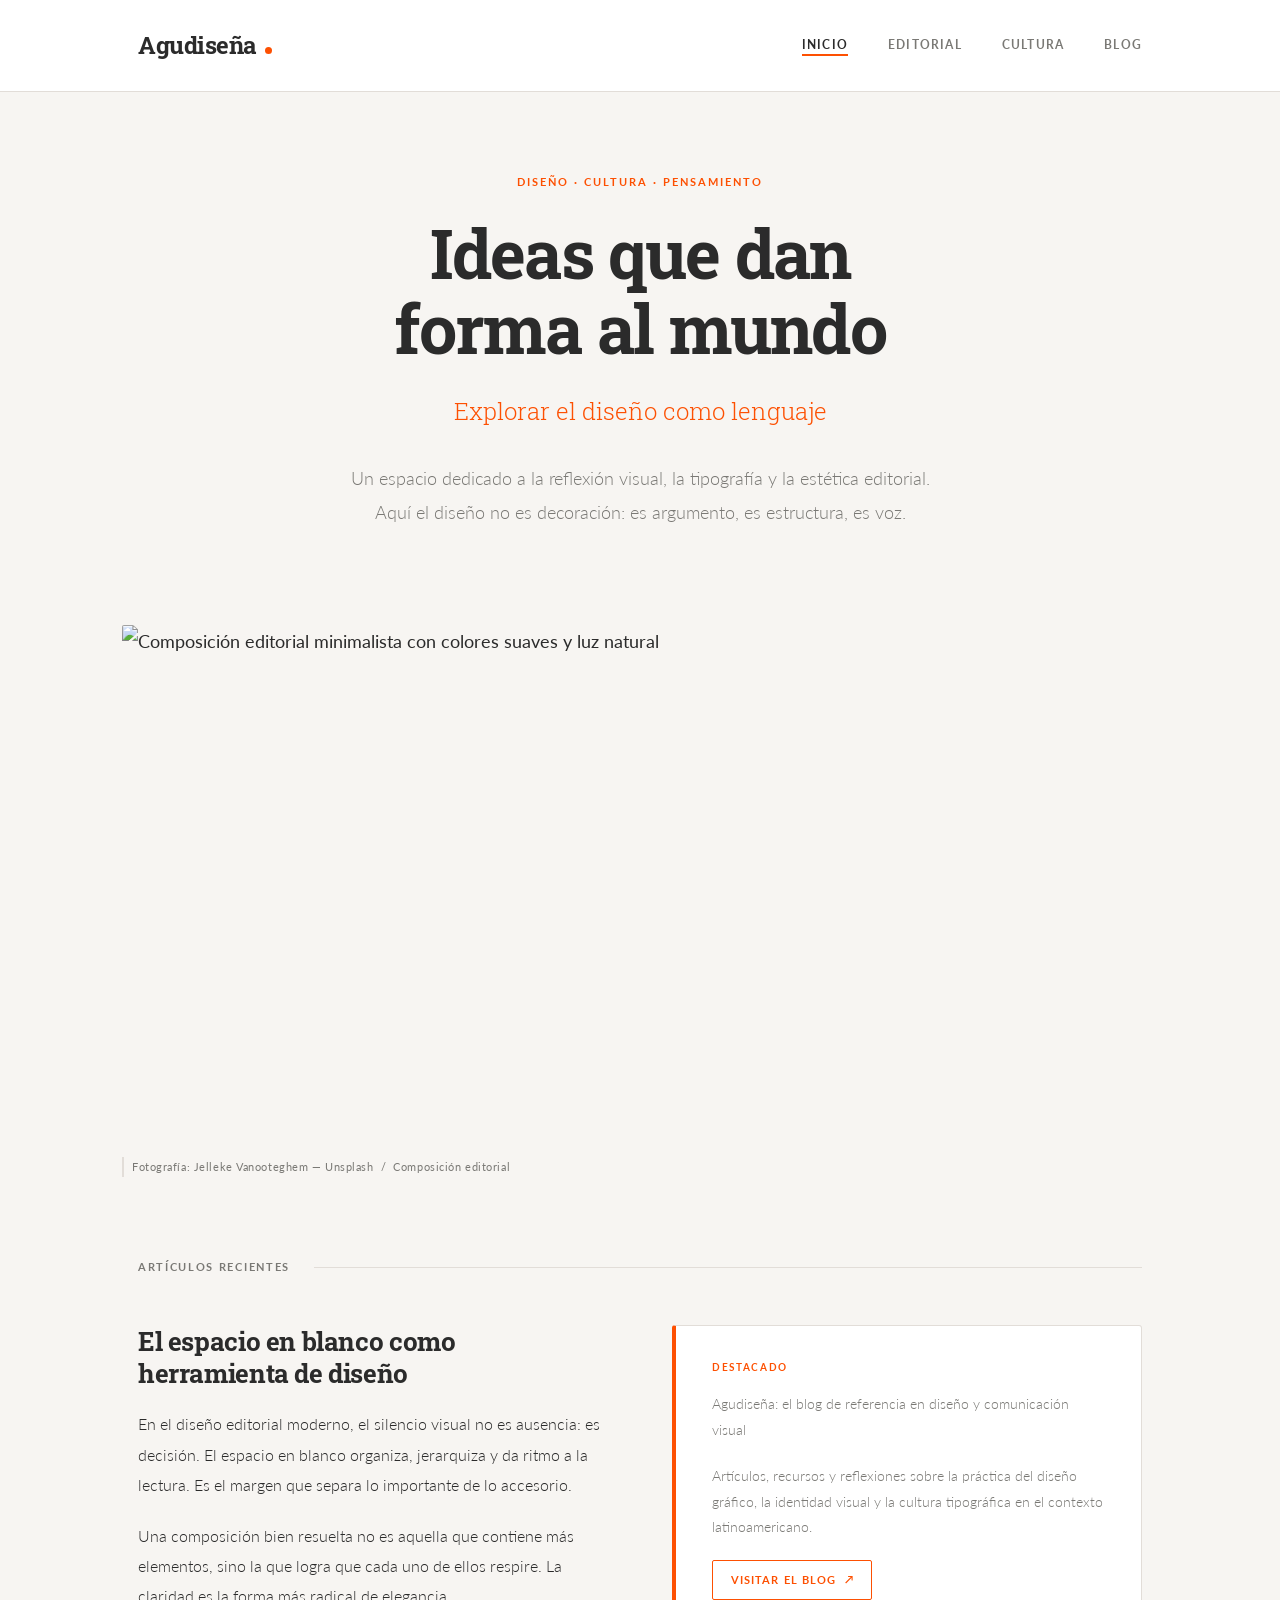
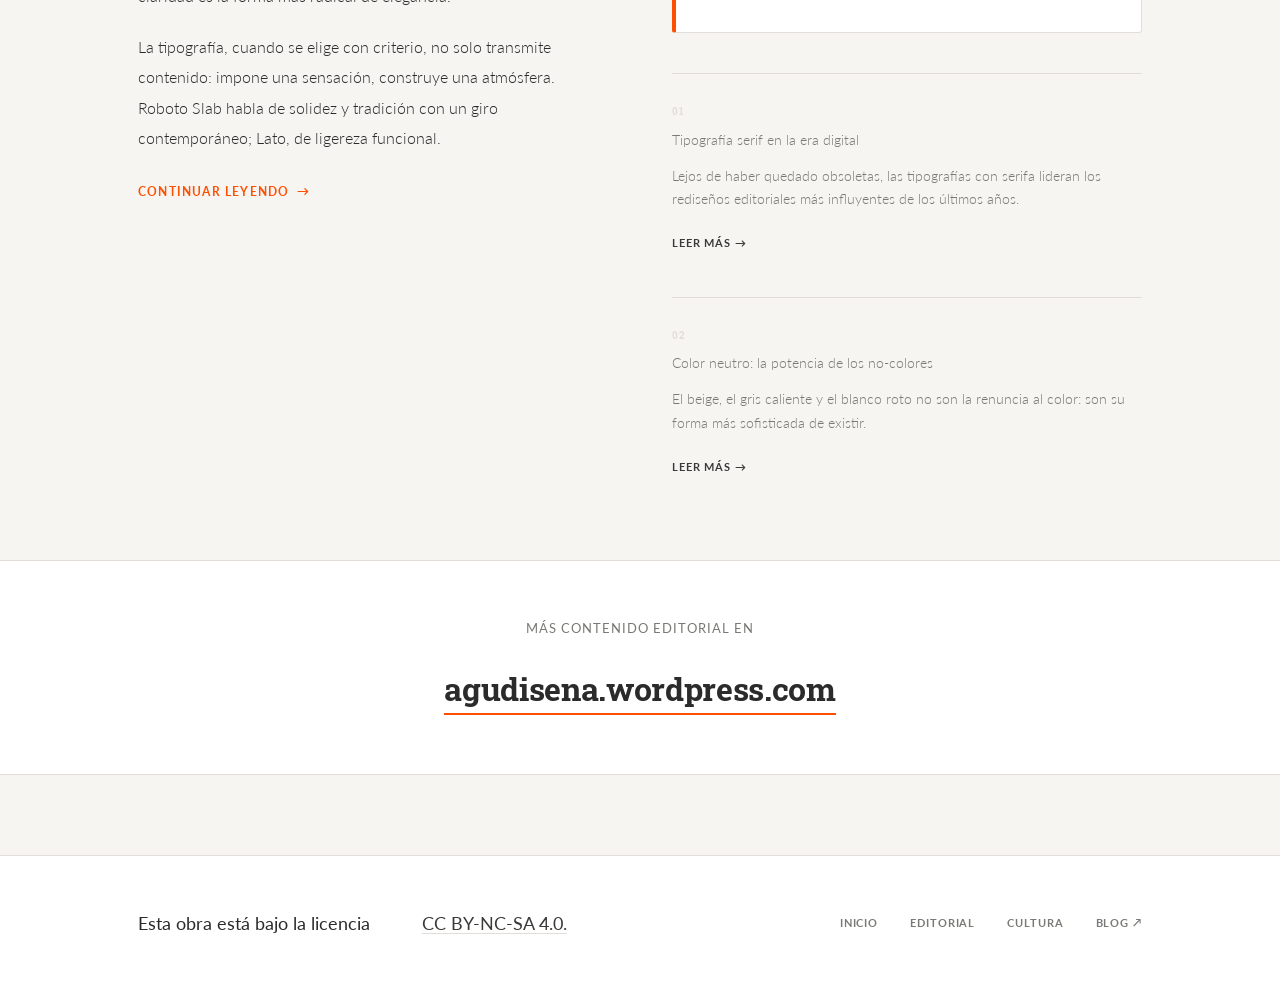
==== commit 08341155: "Update index.html" ====
--- a/index.html
+++ b/index.html
@@ -662,7 +662,7 @@
   ════════════════════════════════════════════════════ -->
   <footer class="site-footer" role="contentinfo">
     <div class="container">
-      <p>© 2025 Agudiseña — Diseño editorial</p>
+      <font dir="auto" style="vertical-align: inherit;"><font dir="auto" style="vertical-align: inherit;">Esta obra está bajo la licencia </font></font><a href="https://creativecommons.org/licenses/by-nc-sa/4.0/"><font dir="auto" style="vertical-align: inherit;"><font dir="auto" style="vertical-align: inherit;">CC BY-NC-SA 4.0.</font></font></a><img src="https://mirrors.creativecommons.org/presskit/icons/cc.svg" alt="" style="max-width: 1em;max-height:1em;margin-left: .2em;"><img src="https://mirrors.creativecommons.org/presskit/icons/by.svg" alt="" style="max-width: 1em;max-height:1em;margin-left: .2em;"><img src="https://mirrors.creativecommons.org/presskit/icons/nc.svg" alt="" style="max-width: 1em;max-height:1em;margin-left: .2em;"><img src="https://mirrors.creativecommons.org/presskit/icons/sa.svg" alt="" style="max-width: 1em;max-height:1em;margin-left: .2em;">
       <nav aria-label="Navegación secundaria">
         <ul class="footer-nav">
           <li><a href="index.html">Inicio</a></li>
